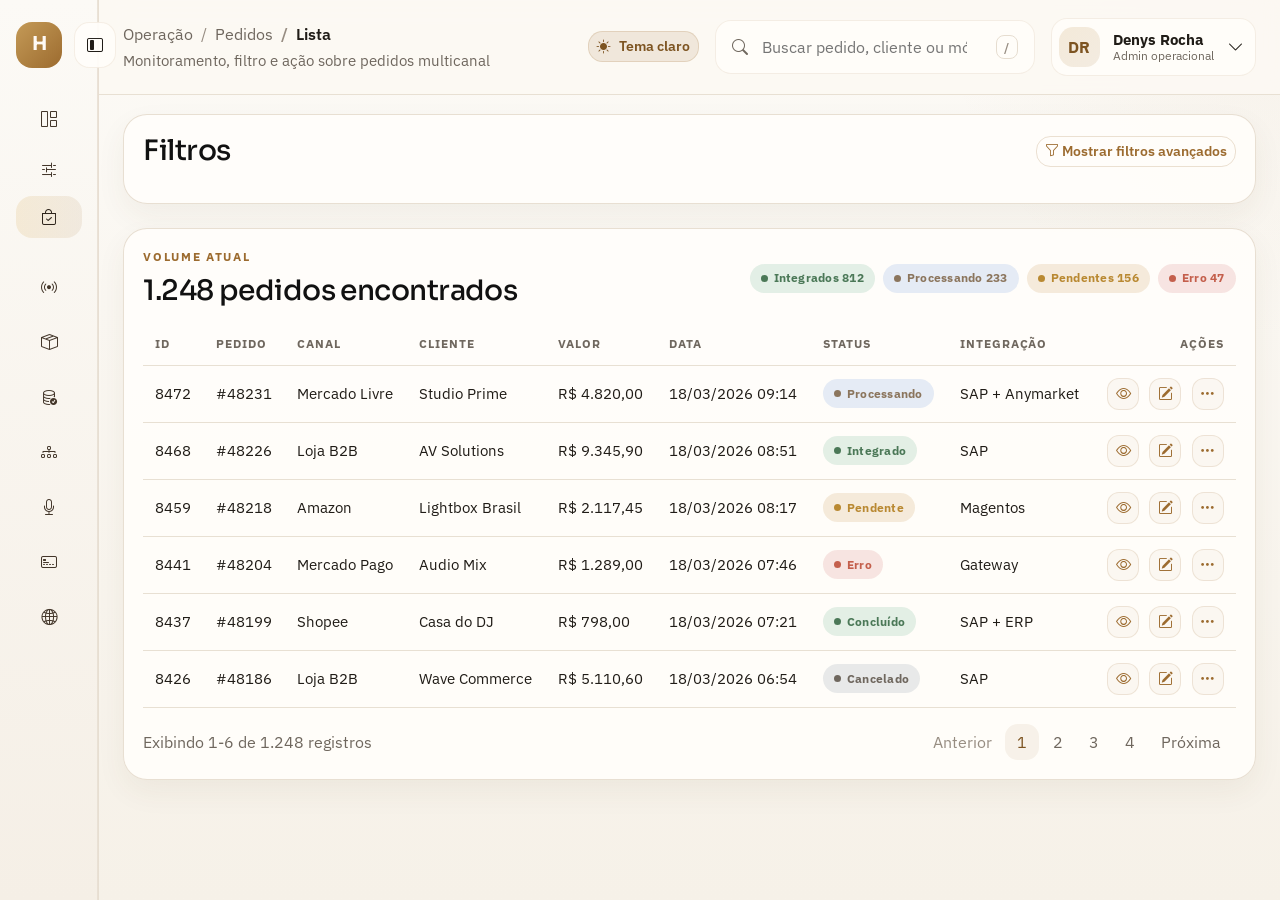
==== pedidos-lista.html @ 7af584d8 "feat: atualiza layout e textos do hub lumix" ====
<!doctype html>
<html lang="pt-BR">
  <head>
    <meta charset="utf-8">
    <meta name="viewport" content="width=device-width, initial-scale=1">
    <title>HUB | Lista de Pedidos</title>
    <link rel="preconnect" href="https://fonts.googleapis.com">
    <link rel="preconnect" href="https://fonts.gstatic.com" crossorigin>
    <link href="https://fonts.googleapis.com/css2?family=IBM+Plex+Sans:wght@400;500;600;700&family=Sora:wght@500;600;700&display=swap" rel="stylesheet">
    <link href="https://cdn.jsdelivr.net/npm/bootstrap@5.3.8/dist/css/bootstrap.min.css" rel="stylesheet" integrity="sha384-sRIl4kxILFvY47J16cr9ZwB07vP4J8+LH7qKQnuqkuIAvNWLzeN8tE5YBujZqJLB" crossorigin="anonymous">
    <link href="https://cdn.jsdelivr.net/npm/bootstrap-icons@1.13.1/font/bootstrap-icons.min.css" rel="stylesheet">
    <link href="css/style.css" rel="stylesheet">
  </head>
  <body class="hub-app theme-light" data-page="pedidos-lista">
    <div class="hub-backdrop" data-sidebar-close></div>

    <div class="hub-layout">
      <aside class="hub-sidebar">
        <div class="sidebar-header">
          <a href="dashboard.html" class="sidebar-brand">
            <span class="sidebar-brand-mark">H</span>
            <span class="sidebar-brand-text">
              <strong>HUB</strong>
              <small>LUMIX Operations</small>
            </span>
          </a>
          <button class="btn btn-icon d-none d-lg-inline-flex" type="button" data-sidebar-toggle aria-label="Recolher menu">
            <i class="bi bi-layout-sidebar-inset"></i>
          </button>
        </div>

        <div class="sidebar-body">
          <div class="sidebar-section">
            <span class="sidebar-section-title">Visão geral</span>
            <nav class="sidebar-nav">
              <a href="dashboard.html" class="sidebar-link" data-nav-target="dashboard">
                <i class="bi bi-grid-1x2"></i>
                <span>Dashboard</span>
              </a>

              <div class="sidebar-group" data-nav-group="configuracao">
                <button class="sidebar-link sidebar-toggle" type="button" data-submenu-toggle aria-expanded="false">
                  <span class="sidebar-link-main">
                    <i class="bi bi-sliders2"></i>
                    <span>Configuração</span>
                  </span>
                  <i class="bi bi-chevron-down submenu-arrow"></i>
                </button>
                <div class="sidebar-submenu">
                  <a href="#" class="sidebar-sublink">Usuários e perfis</a>
                  <a href="#" class="sidebar-sublink">Regras de integração</a>
                  <a href="#" class="sidebar-sublink">Conectores</a>
                </div>
              </div>

              <div class="sidebar-group" data-nav-group="pedidos">
                <button class="sidebar-link sidebar-toggle" type="button" data-submenu-toggle aria-expanded="false">
                  <span class="sidebar-link-main">
                    <i class="bi bi-bag-check"></i>
                    <span>Pedidos</span>
                  </span>
                  <i class="bi bi-chevron-down submenu-arrow"></i>
                </button>
                <div class="sidebar-submenu">
                  <a href="pedidos-lista.html" class="sidebar-sublink" data-nav-target="pedidos-lista">Lista de pedidos</a>
                  <a href="pedidos-cadastro.html" class="sidebar-sublink" data-nav-target="pedidos-cadastro">Cadastro / Integração</a>
                </div>
              </div>
            </nav>
          </div>

          <div class="sidebar-section">
            <span class="sidebar-section-title">Módulos</span>
            <nav class="sidebar-nav">
              <a href="#" class="sidebar-link" data-nav-target="lumix">
                <i class="bi bi-broadcast"></i>
                <span>Lumix</span>
              </a>
              <a href="#" class="sidebar-link" data-nav-target="magentos">
                <i class="bi bi-box-seam"></i>
                <span>Magentos</span>
              </a>
              <a href="#" class="sidebar-link" data-nav-target="consulta-sap">
                <i class="bi bi-database-check"></i>
                <span>Consulta SAP</span>
              </a>
              <a href="#" class="sidebar-link" data-nav-target="anymarket">
                <i class="bi bi-diagram-3"></i>
                <span>Anymarket</span>
              </a>
              <a href="#" class="sidebar-link" data-nav-target="shure">
                <i class="bi bi-mic"></i>
                <span>Shure</span>
              </a>
              <a href="#" class="sidebar-link" data-nav-target="mercado-pago">
                <i class="bi bi-credit-card-2-front"></i>
                <span>Mercado Pago</span>
              </a>
              <a href="#" class="sidebar-link" data-nav-target="biworldwide">
                <i class="bi bi-globe2"></i>
                <span>BiWorldWide</span>
              </a>
            </nav>
          </div>
        </div>

      </aside>

      <div class="hub-main">
        <header class="hub-topbar">
          <div class="topbar-left">
            <button class="btn btn-icon d-lg-none" type="button" data-sidebar-open aria-label="Abrir menu">
              <i class="bi bi-list"></i>
            </button>
            <div>
              <nav aria-label="breadcrumb">
                <ol class="breadcrumb hub-breadcrumb mb-1">
                  <li class="breadcrumb-item"><a href="dashboard.html">Operação</a></li>
                  <li class="breadcrumb-item"><a href="#">Pedidos</a></li>
                  <li class="breadcrumb-item active" aria-current="page">Lista</li>
                </ol>
              </nav>
              <p class="topbar-context mb-0">Monitoramento, filtro e ação sobre pedidos multicanal</p>
            </div>
          </div>

          <div class="topbar-right">
            <button type="button" class="btn btn-outline-primary btn-sm theme-toggle-btn is-active" data-theme-toggle aria-pressed="true">
              <i class="bi bi-sun-fill"></i>
              Tema claro
            </button>

            <label class="topbar-search">
              <i class="bi bi-search"></i>
              <input type="search" placeholder="Buscar pedido, cliente ou módulo" data-global-search>
              <span class="search-shortcut">/</span>
            </label>

            <div class="hub-user-menu" data-user-menu>
              <button class="user-menu-trigger" type="button" data-user-menu-toggle aria-expanded="false">
                <span class="user-avatar">DR</span>
                <span class="user-meta">
                  <strong>Denys Rocha</strong>
                  <small>Admin operacional</small>
                </span>
                <i class="bi bi-chevron-down"></i>
              </button>
              <div class="hub-user-dropdown">
                <a href="#"><i class="bi bi-person-circle"></i> Meu perfil</a>
                <a href="#"><i class="bi bi-shield-check"></i> Permissões</a>
                <a href="login.html"><i class="bi bi-box-arrow-right"></i> Sair</a>
              </div>
            </div>
          </div>
        </header>

        <main class="hub-content">
          <section class="page-section">
            <article class="surface-card">
              <div class="section-heading">
                <h2>Filtros</h2>
                <button class="btn btn-outline-primary btn-sm" type="button" data-filter-toggle data-filter-target="orders-filters">
                  <i class="bi bi-funnel"></i>
                  Mostrar filtros avançados
                </button>
              </div>

              <div class="filter-panel collapsed" id="orders-filters">
                <div class="row g-3">
                  <div class="col-md-4 col-xl-2">
                    <label class="form-label" for="filtro-id">Número do pedido</label>
                    <input type="text" class="form-control" id="filtro-id" placeholder="#48231">
                  </div>
                  <div class="col-md-4 col-xl-2">
                    <label class="form-label" for="filtro-canal">Canal de venda</label>
                    <select class="form-select" id="filtro-canal">
                      <option selected>Todos</option>
                      <option>Mercado Livre</option>
                      <option>Shopee</option>
                      <option>Loja B2B</option>
                      <option>Amazon</option>
                    </select>
                  </div>
                  <div class="col-md-4 col-xl-2">
                    <label class="form-label" for="filtro-status">Status</label>
                    <select class="form-select" id="filtro-status">
                      <option selected>Todos</option>
                      <option>Pendente</option>
                      <option>Processando</option>
                      <option>Integrado</option>
                      <option>Erro</option>
                      <option>Concluído</option>
                    </select>
                  </div>
                  <div class="col-md-4 col-xl-2">
                    <label class="form-label" for="filtro-integracao">Integração</label>
                    <select class="form-select" id="filtro-integracao">
                      <option selected>Todas</option>
                      <option>SAP</option>
                      <option>Anymarket</option>
                      <option>Magentos</option>
                      <option>Mercado Pago</option>
                    </select>
                  </div>
                  <div class="col-md-4 col-xl-2">
                    <label class="form-label" for="filtro-data-inicial">Período inicial</label>
                    <input type="date" class="form-control" id="filtro-data-inicial">
                  </div>
                  <div class="col-md-4 col-xl-2">
                    <label class="form-label" for="filtro-data-final">Período final</label>
                    <input type="date" class="form-control" id="filtro-data-final">
                  </div>
                  <div class="col-md-8 col-xl-4">
                    <label class="form-label" for="filtro-cliente">Cliente</label>
                    <input type="text" class="form-control" id="filtro-cliente" placeholder="Nome, documento ou e-mail">
                  </div>
                  <div class="col-md-4 col-xl-8 d-flex align-items-end justify-content-xl-end gap-2">
                    <button class="btn btn-outline-primary" type="button">Limpar</button>
                    <button class="btn btn-primary" type="button">Filtrar</button>
                  </div>
                </div>
              </div>
            </article>
          </section>

          <section class="page-section">
            <article class="surface-card">
              <div class="section-heading">
                <div>
                  <p class="eyebrow">Volume atual</p>
                  <h2>1.248 pedidos encontrados</h2>
                </div>
                <div class="d-flex flex-wrap gap-2">
                  <span class="status-badge status-online">Integrados 812</span>
                  <span class="status-badge status-processing">Processando 233</span>
                  <span class="status-badge status-warning">Pendentes 156</span>
                  <span class="status-badge status-danger">Erro 47</span>
                </div>
              </div>

              <div class="table-responsive">
                <table class="table table-hub align-middle mb-0">
                  <thead>
                    <tr>
                      <th>ID</th>
                      <th>Pedido</th>
                      <th>Canal</th>
                      <th>Cliente</th>
                      <th>Valor</th>
                      <th>Data</th>
                      <th>Status</th>
                      <th>Integração</th>
                      <th class="text-end">Ações</th>
                    </tr>
                  </thead>
                  <tbody>
                    <tr>
                      <td>8472</td>
                      <td>#48231</td>
                      <td>Mercado Livre</td>
                      <td>Studio Prime</td>
                      <td>R$ 4.820,00</td>
                      <td>18/03/2026 09:14</td>
                      <td><span class="status-badge status-processing">Processando</span></td>
                      <td>SAP + Anymarket</td>
                      <td class="text-end">
                        <div class="action-list">
                          <a href="#" class="table-action" aria-label="Visualizar pedido"><i class="bi bi-eye"></i></a>
                          <a href="pedidos-cadastro.html" class="table-action" aria-label="Editar pedido"><i class="bi bi-pencil-square"></i></a>
                          <a href="#" class="table-action" aria-label="Mais opções"><i class="bi bi-three-dots"></i></a>
                        </div>
                      </td>
                    </tr>
                    <tr>
                      <td>8468</td>
                      <td>#48226</td>
                      <td>Loja B2B</td>
                      <td>AV Solutions</td>
                      <td>R$ 9.345,90</td>
                      <td>18/03/2026 08:51</td>
                      <td><span class="status-badge status-online">Integrado</span></td>
                      <td>SAP</td>
                      <td class="text-end">
                        <div class="action-list">
                          <a href="#" class="table-action" aria-label="Visualizar pedido"><i class="bi bi-eye"></i></a>
                          <a href="pedidos-cadastro.html" class="table-action" aria-label="Editar pedido"><i class="bi bi-pencil-square"></i></a>
                          <a href="#" class="table-action" aria-label="Mais opções"><i class="bi bi-three-dots"></i></a>
                        </div>
                      </td>
                    </tr>
                    <tr>
                      <td>8459</td>
                      <td>#48218</td>
                      <td>Amazon</td>
                      <td>Lightbox Brasil</td>
                      <td>R$ 2.117,45</td>
                      <td>18/03/2026 08:17</td>
                      <td><span class="status-badge status-warning">Pendente</span></td>
                      <td>Magentos</td>
                      <td class="text-end">
                        <div class="action-list">
                          <a href="#" class="table-action" aria-label="Visualizar pedido"><i class="bi bi-eye"></i></a>
                          <a href="pedidos-cadastro.html" class="table-action" aria-label="Editar pedido"><i class="bi bi-pencil-square"></i></a>
                          <a href="#" class="table-action" aria-label="Mais opções"><i class="bi bi-three-dots"></i></a>
                        </div>
                      </td>
                    </tr>
                    <tr>
                      <td>8441</td>
                      <td>#48204</td>
                      <td>Mercado Pago</td>
                      <td>Audio Mix</td>
                      <td>R$ 1.289,00</td>
                      <td>18/03/2026 07:46</td>
                      <td><span class="status-badge status-danger">Erro</span></td>
                      <td>Gateway</td>
                      <td class="text-end">
                        <div class="action-list">
                          <a href="#" class="table-action" aria-label="Visualizar pedido"><i class="bi bi-eye"></i></a>
                          <a href="pedidos-cadastro.html" class="table-action" aria-label="Editar pedido"><i class="bi bi-pencil-square"></i></a>
                          <a href="#" class="table-action" aria-label="Mais opções"><i class="bi bi-three-dots"></i></a>
                        </div>
                      </td>
                    </tr>
                    <tr>
                      <td>8437</td>
                      <td>#48199</td>
                      <td>Shopee</td>
                      <td>Casa do DJ</td>
                      <td>R$ 798,00</td>
                      <td>18/03/2026 07:21</td>
                      <td><span class="status-badge status-online">Concluído</span></td>
                      <td>SAP + ERP</td>
                      <td class="text-end">
                        <div class="action-list">
                          <a href="#" class="table-action" aria-label="Visualizar pedido"><i class="bi bi-eye"></i></a>
                          <a href="pedidos-cadastro.html" class="table-action" aria-label="Editar pedido"><i class="bi bi-pencil-square"></i></a>
                          <a href="#" class="table-action" aria-label="Mais opções"><i class="bi bi-three-dots"></i></a>
                        </div>
                      </td>
                    </tr>
                    <tr>
                      <td>8426</td>
                      <td>#48186</td>
                      <td>Loja B2B</td>
                      <td>Wave Commerce</td>
                      <td>R$ 5.110,60</td>
                      <td>18/03/2026 06:54</td>
                      <td><span class="status-badge status-muted">Cancelado</span></td>
                      <td>SAP</td>
                      <td class="text-end">
                        <div class="action-list">
                          <a href="#" class="table-action" aria-label="Visualizar pedido"><i class="bi bi-eye"></i></a>
                          <a href="pedidos-cadastro.html" class="table-action" aria-label="Editar pedido"><i class="bi bi-pencil-square"></i></a>
                          <a href="#" class="table-action" aria-label="Mais opções"><i class="bi bi-three-dots"></i></a>
                        </div>
                      </td>
                    </tr>
                  </tbody>
                </table>
              </div>

              <div class="table-footer">
                <p class="mb-0 text-secondary">Exibindo 1-6 de 1.248 registros</p>
                <nav aria-label="Paginação de pedidos">
                  <ul class="pagination pagination-hub mb-0">
                    <li class="page-item disabled"><a class="page-link" href="#">Anterior</a></li>
                    <li class="page-item active"><a class="page-link" href="#">1</a></li>
                    <li class="page-item"><a class="page-link" href="#">2</a></li>
                    <li class="page-item"><a class="page-link" href="#">3</a></li>
                    <li class="page-item"><a class="page-link" href="#">4</a></li>
                    <li class="page-item"><a class="page-link" href="#">Próxima</a></li>
                  </ul>
                </nav>
              </div>
            </article>
          </section>
        </main>
      </div>
    </div>

    <script src="https://cdn.jsdelivr.net/npm/bootstrap@5.3.8/dist/js/bootstrap.bundle.min.js" integrity="sha384-FKyoEForCGlyvwx9Hj09JcYn3nv7wiPVlz7YYwJrWVcXK/BmnVDxM+D2scQbITxI" crossorigin="anonymous"></script>
    <script src="js/app.js"></script>
  </body>
</html>
---- css/style.css ----
:root {
  --color-primary: #1f4b99;
  --color-primary-rgb: 31, 75, 153;
  --color-primary-strong: #163a79;
  --color-secondary: #5f6f86;
  --color-accent: #d7e5ff;
  --color-bg: #f4f7fb;
  --color-bg-elevated: #ffffff;
  --color-bg-soft: #eef3fb;
  --color-border: #d8e1ee;
  --color-border-strong: #c4cfdf;
  --color-text: #162338;
  --color-text-soft: #5f6f86;
  --color-text-muted: #7f8ea3;
  --color-success: #1f8a57;
  --color-warning: #b7791f;
  --color-danger: #c84d4d;
  --color-info: #2f6bc8;
  --color-sidebar: #0f1c2f;
  --color-sidebar-soft: #182741;
  --space-1: 0.25rem;
  --space-2: 0.5rem;
  --space-3: 0.75rem;
  --space-4: 1rem;
  --space-5: 1.25rem;
  --space-6: 1.5rem;
  --space-7: 2rem;
  --space-8: 2.5rem;
  --radius-sm: 0.65rem;
  --radius-md: 1rem;
  --radius-lg: 1.5rem;
  --shadow-sm: 0 10px 30px rgba(15, 28, 47, 0.06);
  --shadow-md: 0 18px 40px rgba(15, 28, 47, 0.08);
  --transition-base: 180ms ease;
}

*,
*::before,
*::after {
  box-sizing: border-box;
}

html {
  scroll-behavior: smooth;
}

body {
  margin: 0;
  background: var(--color-bg);
  color: var(--color-text);
  font-family: "IBM Plex Sans", "Segoe UI", sans-serif;
  text-rendering: optimizeLegibility;
}

h1,
h2,
h3,
h4,
h5,
h6 {
  font-family: "Sora", "IBM Plex Sans", sans-serif;
  letter-spacing: -0.02em;
}

a {
  color: inherit;
  text-decoration: none;
}

img {
  max-width: 100%;
}

.eyebrow {
  margin-bottom: 0.5rem;
  color: var(--color-primary);
  font-size: 0.75rem;
  font-weight: 700;
  letter-spacing: 0.14em;
  text-transform: uppercase;
}

.text-link {
  color: var(--color-primary);
  font-size: 0.9rem;
  font-weight: 600;
}

.text-secondary {
  color: var(--color-text-soft) !important;
}

.btn {
  border-radius: 0.9rem;
  font-weight: 600;
  transition: transform var(--transition-base), box-shadow var(--transition-base), background-color var(--transition-base), border-color var(--transition-base);
}

.btn:hover {
  transform: translateY(-1px);
}

.btn-primary {
  --bs-btn-bg: var(--color-primary);
  --bs-btn-border-color: var(--color-primary);
  --bs-btn-hover-bg: var(--color-primary-strong);
  --bs-btn-hover-border-color: var(--color-primary-strong);
  --bs-btn-active-bg: var(--color-primary-strong);
  --bs-btn-active-border-color: var(--color-primary-strong);
  --bs-btn-disabled-bg: var(--color-primary);
  --bs-btn-disabled-border-color: var(--color-primary);
  box-shadow: 0 12px 26px rgba(31, 75, 153, 0.18);
}

.btn-secondary {
  --bs-btn-bg: #dfe7f5;
  --bs-btn-border-color: #dfe7f5;
  --bs-btn-color: var(--color-text);
  --bs-btn-hover-bg: #d1dced;
  --bs-btn-hover-border-color: #d1dced;
  --bs-btn-active-bg: #c7d4e8;
  --bs-btn-active-border-color: #c7d4e8;
}

.btn-outline-primary {
  --bs-btn-color: var(--color-primary);
  --bs-btn-border-color: rgba(var(--color-primary-rgb), 0.2);
  --bs-btn-hover-color: var(--color-primary);
  --bs-btn-hover-bg: rgba(var(--color-primary-rgb), 0.08);
  --bs-btn-hover-border-color: rgba(var(--color-primary-rgb), 0.24);
  --bs-btn-focus-shadow-rgb: var(--color-primary-rgb);
  --bs-btn-active-color: var(--color-primary);
  --bs-btn-active-bg: rgba(var(--color-primary-rgb), 0.14);
  --bs-btn-active-border-color: rgba(var(--color-primary-rgb), 0.24);
}

.btn-outline-primary:hover,
.btn-outline-primary:focus-visible {
  box-shadow: 0 10px 24px rgba(var(--color-primary-rgb), 0.12);
}

.btn-icon {
  display: inline-flex;
  align-items: center;
  justify-content: center;
  width: 2.85rem;
  height: 2.85rem;
  border: 1px solid rgba(31, 75, 153, 0.12);
  border-radius: 0.95rem;
  background: rgba(255, 255, 255, 0.85);
  color: var(--color-text);
  box-shadow: none;
}

.btn-icon:hover {
  background: rgba(31, 75, 153, 0.06);
}

.form-label {
  margin-bottom: 0.55rem;
  color: var(--color-text);
  font-size: 0.92rem;
  font-weight: 600;
}

.form-control,
.form-select,
.input-group-text {
  min-height: 3rem;
  border-color: var(--color-border);
  border-radius: 0.9rem;
  background: #fff;
  color: var(--color-text);
}

.form-control,
.form-select {
  padding: 0.75rem 0.95rem;
  box-shadow: none;
}

.form-control::placeholder,
.form-select {
  color: var(--color-text-muted);
}

.form-control:focus,
.form-select:focus {
  border-color: rgba(31, 75, 153, 0.35);
  box-shadow: 0 0 0 0.25rem rgba(31, 75, 153, 0.1);
}

.form-check-input,
.form-check-input:checked {
  accent-color: var(--color-primary);
}

.form-check-input {
  border-color: rgba(31, 75, 153, 0.32);
}

.input-group-modern {
  border-radius: 0.9rem;
  overflow: hidden;
}

.input-group-modern .input-group-text {
  border-right: 0;
  background: var(--color-bg-soft);
  color: var(--color-text-soft);
}

.input-group-modern .form-control {
  border-left: 0;
}

.input-group-modern .input-group-text,
.input-group-modern .form-control {
  min-height: 3.2rem;
}

.badge,
.status-badge {
  display: inline-flex;
  align-items: center;
  gap: 0.35rem;
  padding: 0.45rem 0.8rem;
  border-radius: 999px;
  font-size: 0.78rem;
  font-weight: 700;
  letter-spacing: 0.02em;
}

.status-badge::before {
  content: "";
  width: 0.45rem;
  height: 0.45rem;
  border-radius: 50%;
  background: currentColor;
}

.status-online {
  background: rgba(31, 138, 87, 0.12);
  color: var(--color-success);
}

.status-processing {
  background: rgba(47, 107, 200, 0.12);
  color: var(--color-info);
}

.status-warning {
  background: rgba(183, 121, 31, 0.14);
  color: var(--color-warning);
}

.status-danger {
  background: rgba(200, 77, 77, 0.14);
  color: var(--color-danger);
}

.status-offline,
.status-muted {
  background: rgba(95, 111, 134, 0.14);
  color: var(--color-text-soft);
}

.surface-card,
.page-header-card,
.metric-card,
.welcome-panel,
.auth-card {
  border: 1px solid rgba(216, 225, 238, 0.84);
  border-radius: var(--radius-lg);
  background: rgba(255, 255, 255, 0.92);
  box-shadow: var(--shadow-sm);
}

.page-section + .page-section {
  margin-top: var(--space-6);
}

.section-heading {
  display: flex;
  align-items: center;
  justify-content: space-between;
  gap: 1rem;
  margin-bottom: 1.5rem;
}

.section-heading h2,
.page-header-card h1,
.auth-header h2 {
  margin-bottom: 0;
  font-size: clamp(1.35rem, 1.2rem + 0.7vw, 2rem);
}

.section-heading p:last-child,
.page-header-card p:last-child,
.auth-header p:last-child {
  margin-bottom: 0;
  color: var(--color-text-soft);
}

.login-page {
  min-height: 100vh;
  background:
    radial-gradient(circle at top left, rgba(31, 75, 153, 0.12), transparent 30%),
    linear-gradient(135deg, #edf3fb 0%, #f7f9fc 50%, #f2f6fb 100%);
}

.login-shell {
  position: relative;
  overflow: hidden;
  padding-right: 0;
  padding-left: 0;
}

.login-brand-panel,
.login-form-panel {
  position: relative;
}

.login-brand-panel {
  --login-hero-accent: #8fe5ff;
  --login-image-overlay:
    linear-gradient(135deg, rgba(4, 11, 24, 0.88), rgba(9, 25, 49, 0.62)),
    linear-gradient(180deg, rgba(6, 14, 27, 0.22), rgba(6, 14, 27, 0.58));
  padding: 3rem;
  display: flex;
  align-items: center;
  overflow: hidden;
  isolation: isolate;
  background:
    var(--login-image-overlay),
    url("../img-background.jpg") center center / cover no-repeat,
    linear-gradient(145deg, #09111f 0%, #102544 52%, #0f365f 100%);
  color: #f8fbff;
}

.login-brand-panel::before,
.login-brand-panel::after {
  content: "";
  position: absolute;
  inset: 0;
  pointer-events: none;
}

.login-brand-panel::before {
  background:
    radial-gradient(circle at 18% 22%, rgba(91, 196, 255, 0.2), transparent 20%),
    radial-gradient(circle at 76% 26%, rgba(102, 132, 255, 0.18), transparent 18%),
    linear-gradient(90deg, rgba(104, 225, 255, 0.08), transparent 36%, rgba(104, 225, 255, 0.06) 54%, transparent 74%);
  z-index: 0;
}

.login-brand-panel::after {
  background:
    radial-gradient(circle at center, rgba(4, 11, 24, 0.04), rgba(4, 11, 24, 0.46) 78%),
    linear-gradient(180deg, rgba(4, 11, 24, 0.08), rgba(4, 11, 24, 0.34));
  z-index: 0;
}

.login-brand-content {
  position: relative;
  z-index: 2;
  display: flex;
  flex-direction: column;
  justify-content: center;
  width: min(100%, 34rem);
  min-height: 24rem;
}

.brand-chip {
  display: inline-flex;
  align-items: center;
  gap: 0.6rem;
  width: fit-content;
  padding: 0.55rem 0.9rem;
  border: 1px solid rgba(255, 255, 255, 0.12);
  border-radius: 999px;
  background: rgba(255, 255, 255, 0.07);
  color: inherit;
  font-size: 0.82rem;
  font-weight: 600;
}

.brand-chip-dot {
  width: 0.5rem;
  height: 0.5rem;
  border-radius: 50%;
  background: #7bd8ff;
  box-shadow: 0 0 0 0.32rem rgba(123, 216, 255, 0.12);
}

.login-hero-copy {
  margin: 0;
  padding: 0;
}

.login-hero-copy h1 {
  max-width: 11ch;
  margin: 0;
  font-size: clamp(2.9rem, 2.35rem + 1.9vw, 5rem);
  line-height: 1.05;
  color: var(--login-hero-accent);
  text-shadow: 0 12px 36px rgba(5, 10, 22, 0.22);
}

.login-hero-copy .lead {
  max-width: 34rem;
  color: rgba(248, 251, 255, 0.74);
  font-size: 1.05rem;
}

.login-highlight-grid {
  display: grid;
  gap: 1rem;
  grid-template-columns: repeat(2, minmax(0, 1fr));
  margin-bottom: 1.5rem;
}

.login-highlight-card {
  padding: 1.4rem;
  border: 1px solid rgba(255, 255, 255, 0.12);
  border-radius: 1.2rem;
  background: rgba(255, 255, 255, 0.06);
}

.highlight-kicker {
  display: block;
  margin-bottom: 0.6rem;
  color: #7bd8ff;
  font-size: 0.74rem;
  font-weight: 700;
  letter-spacing: 0.12em;
  text-transform: uppercase;
}

.login-highlight-card strong {
  display: block;
  margin-bottom: 0.6rem;
  font-size: 1.02rem;
}

.login-highlight-card p,
.login-footer-copy,
.security-note {
  color: rgba(248, 251, 255, 0.72);
}

.brand-micro-metrics {
  display: flex;
  gap: 2rem;
  flex-wrap: wrap;
}

.brand-micro-metrics div {
  display: flex;
  flex-direction: column;
}

.metric-value {
  font-family: "Sora", "IBM Plex Sans", sans-serif;
  font-size: 1.7rem;
  font-weight: 700;
}

.metric-label {
  color: rgba(248, 251, 255, 0.65);
  font-size: 0.9rem;
}

.login-form-panel {
  display: flex;
  align-items: center;
  justify-content: center;
  padding: 2rem 1rem;
}

.login-form-wrap {
  width: min(100%, 29rem);
}

.login-mobile-brand {
  margin-bottom: 1.5rem;
}

.login-mobile-brand h1 {
  margin: 1rem 0 0.5rem;
  font-size: 2.2rem;
}

.login-mobile-brand p {
  color: var(--color-text-soft);
}

.auth-card {
  padding: clamp(1.5rem, 1.1rem + 1vw, 2.4rem);
}

.auth-header {
  margin-bottom: 1.8rem;
}

.auth-header h2 {
  margin-bottom: 0.7rem;
}

.password-help-row {
  margin-top: 0.8rem;
}

.auth-form .btn {
  min-height: 3.25rem;
}

.security-note {
  display: inline-flex;
  align-items: center;
  gap: 0.45rem;
  color: var(--color-text-soft);
  font-size: 0.86rem;
}

.login-footer-copy {
  margin-top: 1.2rem;
  color: var(--color-text-soft);
  font-size: 0.92rem;
  text-align: center;
}

.hub-app {
  min-height: 100vh;
  background:
    radial-gradient(circle at top right, rgba(31, 75, 153, 0.06), transparent 22%),
    linear-gradient(180deg, #f4f7fb 0%, #eef3fb 100%);
}

.hub-layout {
  display: flex;
  min-height: 100vh;
}

.hub-sidebar {
  position: sticky;
  top: 0;
  display: flex;
  flex-direction: column;
  width: 18rem;
  min-width: 18rem;
  min-height: 100vh;
  padding: 1.35rem 1rem 1rem;
  background: linear-gradient(180deg, var(--color-sidebar) 0%, #14243c 100%);
  color: rgba(255, 255, 255, 0.88);
  transition: width var(--transition-base), min-width var(--transition-base), transform var(--transition-base);
  z-index: 20;
}

.sidebar-header,
.sidebar-footer {
  display: flex;
  align-items: center;
  justify-content: space-between;
  gap: 0.75rem;
}

.sidebar-header {
  margin-bottom: 1.6rem;
}

.sidebar-brand {
  display: flex;
  align-items: center;
  gap: 0.9rem;
}

.sidebar-brand-mark {
  display: inline-flex;
  align-items: center;
  justify-content: center;
  width: 2.9rem;
  height: 2.9rem;
  border-radius: 1rem;
  background: linear-gradient(135deg, #7bd8ff, #2f6bc8);
  color: #08111f;
  font-family: "Sora", sans-serif;
  font-size: 1.2rem;
  font-weight: 700;
}

.sidebar-brand-text {
  display: flex;
  flex-direction: column;
  line-height: 1.15;
}

.sidebar-brand-text strong {
  color: #fff;
  font-size: 1rem;
}

.sidebar-brand-text small {
  color: rgba(255, 255, 255, 0.56);
  font-size: 0.76rem;
}

.sidebar-body {
  flex: 1;
  overflow-y: auto;
}

.sidebar-section + .sidebar-section {
  margin-top: 1.5rem;
}

.sidebar-section-title {
  display: block;
  margin-bottom: 0.8rem;
  padding: 0 0.65rem;
  color: rgba(255, 255, 255, 0.44);
  font-size: 0.72rem;
  font-weight: 700;
  letter-spacing: 0.12em;
  text-transform: uppercase;
}

.sidebar-nav {
  display: flex;
  flex-direction: column;
  gap: 0.3rem;
}

.sidebar-link,
.sidebar-sublink,
.sidebar-toggle {
  display: flex;
  align-items: center;
  gap: 0.8rem;
  width: 100%;
  padding: 0.82rem 0.85rem;
  border: 0;
  border-radius: 1rem;
  background: transparent;
  color: rgba(255, 255, 255, 0.76);
  font-size: 0.95rem;
  font-weight: 500;
  text-align: left;
  transition: background-color var(--transition-base), color var(--transition-base), transform var(--transition-base);
}

.sidebar-link:hover,
.sidebar-sublink:hover,
.sidebar-toggle:hover {
  background: rgba(255, 255, 255, 0.08);
  color: #fff;
}

.sidebar-link i,
.sidebar-toggle i,
.sidebar-link-main i {
  font-size: 1rem;
}

.sidebar-link-main {
  display: inline-flex;
  align-items: center;
  gap: 0.8rem;
}

.sidebar-group.is-open > .sidebar-toggle,
.sidebar-link.is-active,
.sidebar-sublink.is-active {
  background: linear-gradient(90deg, rgba(123, 216, 255, 0.2), rgba(47, 107, 200, 0.22));
  color: #fff;
}

.sidebar-submenu {
  display: none;
  margin-top: 0.3rem;
  margin-left: 1rem;
  padding-left: 0.75rem;
  border-left: 1px solid rgba(255, 255, 255, 0.12);
}

.sidebar-group.is-open .sidebar-submenu {
  display: block;
}

.sidebar-sublink {
  padding: 0.72rem 0.85rem;
  color: rgba(255, 255, 255, 0.66);
  font-size: 0.9rem;
}

.sidebar-toggle {
  justify-content: space-between;
}

.submenu-arrow {
  transition: transform var(--transition-base);
}

.sidebar-group.is-open .submenu-arrow {
  transform: rotate(180deg);
}

.sidebar-status-card {
  display: flex;
  gap: 0.8rem;
  width: 100%;
  margin-top: 1rem;
  padding: 0.95rem 1rem;
  border: 1px solid rgba(255, 255, 255, 0.12);
  border-radius: 1rem;
  background: rgba(255, 255, 255, 0.06);
}

.sidebar-status-card strong,
.sidebar-status-card small {
  display: block;
}

.sidebar-status-card small {
  color: rgba(255, 255, 255, 0.56);
}

.status-dot {
  width: 0.72rem;
  height: 0.72rem;
  margin-top: 0.32rem;
  border-radius: 50%;
  flex-shrink: 0;
}

.status-dot.success {
  background: #4dd39a;
}

.status-dot.warning {
  background: #f1b451;
}

.status-dot.info {
  background: #7bd8ff;
}

.hub-main {
  display: flex;
  flex: 1;
  flex-direction: column;
  min-width: 0;
}

.hub-topbar {
  position: sticky;
  top: 0;
  display: flex;
  align-items: center;
  justify-content: space-between;
  gap: 1rem;
  padding: 1.15rem 1.5rem;
  border-bottom: 1px solid rgba(216, 225, 238, 0.8);
  background: rgba(244, 247, 251, 0.82);
  backdrop-filter: blur(14px);
  z-index: 10;
}

.topbar-left,
.topbar-right {
  display: flex;
  align-items: center;
  gap: 1rem;
}

.hub-breadcrumb {
  margin: 0;
  --bs-breadcrumb-divider-color: var(--color-text-muted);
}

.hub-breadcrumb a {
  color: var(--color-text-soft);
}

.hub-breadcrumb .active {
  color: var(--color-text);
  font-weight: 600;
}

.topbar-context {
  color: var(--color-text-soft);
  font-size: 0.92rem;
}

.topbar-search {
  display: flex;
  align-items: center;
  gap: 0.75rem;
  min-width: min(100%, 22rem);
  padding: 0.8rem 1rem;
  border: 1px solid rgba(31, 75, 153, 0.1);
  border-radius: 1rem;
  background: rgba(255, 255, 255, 0.82);
  color: var(--color-text-soft);
}

.topbar-search input {
  flex: 1;
  border: 0;
  outline: 0;
  background: transparent;
  color: var(--color-text);
}

.search-shortcut {
  padding: 0.1rem 0.45rem;
  border: 1px solid var(--color-border);
  border-radius: 0.5rem;
  color: var(--color-text-muted);
  font-size: 0.78rem;
  font-weight: 600;
}

.notification-indicator {
  position: absolute;
  top: 0.8rem;
  right: 0.85rem;
  width: 0.5rem;
  height: 0.5rem;
  border-radius: 50%;
  background: var(--color-danger);
  box-shadow: 0 0 0 0.22rem rgba(200, 77, 77, 0.18);
}

.hub-user-menu {
  position: relative;
}

.user-menu-trigger {
  display: flex;
  align-items: center;
  gap: 0.85rem;
  padding: 0.45rem 0.7rem 0.45rem 0.45rem;
  border: 1px solid rgba(31, 75, 153, 0.12);
  border-radius: 1rem;
  background: rgba(255, 255, 255, 0.88);
  color: var(--color-text);
}

.user-avatar {
  display: inline-flex;
  align-items: center;
  justify-content: center;
  width: 2.55rem;
  height: 2.55rem;
  border-radius: 0.9rem;
  background: linear-gradient(135deg, rgba(31, 75, 153, 0.16), rgba(123, 216, 255, 0.32));
  color: var(--color-primary-strong);
  font-weight: 700;
}

.user-meta {
  display: flex;
  flex-direction: column;
  align-items: flex-start;
  line-height: 1.2;
}

.user-meta strong {
  font-size: 0.92rem;
}

.user-meta small {
  color: var(--color-text-soft);
  font-size: 0.78rem;
}

.hub-user-dropdown {
  position: absolute;
  top: calc(100% + 0.6rem);
  right: 0;
  display: none;
  min-width: 13rem;
  padding: 0.5rem;
  border: 1px solid rgba(216, 225, 238, 0.86);
  border-radius: 1rem;
  background: #fff;
  box-shadow: var(--shadow-md);
}

.hub-user-menu.is-open .hub-user-dropdown {
  display: block;
}

.hub-user-dropdown a {
  display: flex;
  align-items: center;
  gap: 0.65rem;
  padding: 0.78rem 0.85rem;
  border-radius: 0.85rem;
  color: var(--color-text);
}

.hub-user-dropdown a:hover {
  background: var(--color-bg-soft);
}

.hub-content {
  padding: 1.5rem;
}

.welcome-panel {
  display: grid;
  gap: 1.5rem;
  grid-template-columns: minmax(0, 1.8fr) minmax(18rem, 0.9fr);
  padding: clamp(1.5rem, 1.2rem + 1vw, 2rem);
  background:
    linear-gradient(135deg, rgba(31, 75, 153, 0.94), rgba(15, 28, 47, 0.97)),
    linear-gradient(180deg, rgba(255, 255, 255, 0.04), transparent);
  color: #f8fbff;
}

.welcome-panel p,
.welcome-panel small {
  color: rgba(248, 251, 255, 0.74);
}

.welcome-panel .eyebrow {
  color: #9fdfff;
}

.welcome-panel h1 {
  margin-bottom: 1rem;
  font-size: clamp(2rem, 1.65rem + 1vw, 3.1rem);
}

.welcome-copy p {
  max-width: 44rem;
}

.welcome-stats {
  display: grid;
  gap: 1rem;
}

.welcome-stat-box {
  padding: 1.25rem;
  border: 1px solid rgba(255, 255, 255, 0.12);
  border-radius: 1.2rem;
  background: rgba(255, 255, 255, 0.08);
}

.welcome-stat-box span,
.welcome-stat-box small {
  display: block;
}

.welcome-stat-box strong {
  display: block;
  margin: 0.35rem 0;
  font-size: 1.8rem;
}

.metric-card {
  display: flex;
  align-items: flex-start;
  gap: 1rem;
  padding: 1.35rem;
  min-height: 100%;
}

.metric-card p,
.metric-trend {
  margin-bottom: 0;
}

.metric-card p {
  color: var(--color-text-soft);
  font-size: 0.92rem;
}

.metric-card h3 {
  margin: 0.45rem 0;
  font-size: 2rem;
}

.metric-icon {
  display: inline-flex;
  align-items: center;
  justify-content: center;
  width: 3rem;
  height: 3rem;
  border-radius: 1rem;
  font-size: 1.2rem;
}

.soft-blue {
  background: rgba(47, 107, 200, 0.12);
  color: var(--color-info);
}

.soft-amber {
  background: rgba(183, 121, 31, 0.12);
  color: var(--color-warning);
}

.soft-rose {
  background: rgba(200, 77, 77, 0.12);
  color: var(--color-danger);
}

.soft-green {
  background: rgba(31, 138, 87, 0.12);
  color: var(--color-success);
}

.soft-indigo {
  background: rgba(31, 75, 153, 0.12);
  color: var(--color-primary);
}

.soft-cyan {
  background: rgba(123, 216, 255, 0.22);
  color: #12638a;
}

.metric-trend {
  font-size: 0.84rem;
  font-weight: 600;
}

.metric-trend.positive {
  color: var(--color-success);
}

.metric-trend.negative {
  color: var(--color-danger);
}

.metric-trend.neutral {
  color: var(--color-text-soft);
}

.surface-card {
  padding: 1.5rem;
}

.integration-status-list,
.alert-feed,
.summary-list {
  display: flex;
  flex-direction: column;
  gap: 0.9rem;
}

.integration-item,
.summary-item {
  display: flex;
  align-items: center;
  justify-content: space-between;
  gap: 1rem;
  padding: 1rem 1.1rem;
  border: 1px solid var(--color-border);
  border-radius: 1rem;
  background: linear-gradient(180deg, rgba(244, 247, 251, 0.72), rgba(255, 255, 255, 0.94));
}

.integration-item strong,
.summary-item strong {
  display: block;
}

.integration-item p,
.summary-item span {
  margin-bottom: 0;
  color: var(--color-text-soft);
  font-size: 0.88rem;
}

.table-hub {
  --bs-table-bg: transparent;
  --bs-table-border-color: rgba(216, 225, 238, 0.9);
}

.table-hub th {
  padding: 0.9rem 0.85rem;
  color: var(--color-text-soft);
  font-size: 0.78rem;
  font-weight: 700;
  letter-spacing: 0.08em;
  text-transform: uppercase;
}

.table-hub td {
  padding: 1rem 0.85rem;
  color: var(--color-text);
  vertical-align: middle;
}

.table-action {
  display: inline-flex;
  align-items: center;
  justify-content: center;
  width: 2rem;
  height: 2rem;
  border: 1px solid rgba(var(--color-primary-rgb), 0.14);
  border-radius: 0.75rem;
  background: rgba(var(--color-primary-rgb), 0.04);
  color: var(--color-primary);
  font-size: 0.95rem;
  font-weight: 700;
  transition: background-color var(--transition-base), border-color var(--transition-base), color var(--transition-base), transform var(--transition-base);
}

.table-action:hover,
.table-action:focus-visible {
  background: rgba(var(--color-primary-rgb), 0.1);
  border-color: rgba(var(--color-primary-rgb), 0.22);
  color: var(--color-primary-strong);
  transform: translateY(-1px);
}

.table-footer {
  display: flex;
  align-items: center;
  justify-content: space-between;
  gap: 1rem;
  padding-top: 1.25rem;
}

.pagination-hub .page-link {
  border: 0;
  border-radius: 0.8rem;
  margin: 0 0.18rem;
  color: var(--color-text-soft);
  background: transparent;
}

.pagination-hub .page-item.active .page-link {
  background: rgba(31, 75, 153, 0.1);
  color: var(--color-primary);
}

.pagination-hub .page-item.disabled .page-link {
  background: transparent;
  color: var(--color-text-muted);
}

.alert-feed-item,
.inline-alert {
  display: flex;
  gap: 1rem;
  padding: 1rem 1.1rem;
  border-radius: 1rem;
}

.alert-feed-item strong,
.inline-alert strong {
  display: block;
  margin-bottom: 0.25rem;
}

.alert-feed-item p,
.inline-alert p {
  margin-bottom: 0;
  color: var(--color-text-soft);
}

.alert-feed-icon,
.inline-alert i {
  display: inline-flex;
  align-items: center;
  justify-content: center;
  width: 2.5rem;
  height: 2.5rem;
  border-radius: 0.85rem;
  flex-shrink: 0;
}

.severity-high,
.inline-alert-warning {
  background: rgba(200, 77, 77, 0.08);
  border: 1px solid rgba(200, 77, 77, 0.12);
}

.severity-high .alert-feed-icon,
.inline-alert-warning i {
  background: rgba(200, 77, 77, 0.14);
  color: var(--color-danger);
}

.severity-medium {
  background: rgba(183, 121, 31, 0.08);
  border: 1px solid rgba(183, 121, 31, 0.12);
}

.severity-medium .alert-feed-icon {
  background: rgba(183, 121, 31, 0.14);
  color: var(--color-warning);
}

.severity-low {
  background: rgba(31, 138, 87, 0.08);
  border: 1px solid rgba(31, 138, 87, 0.12);
}

.severity-low .alert-feed-icon {
  background: rgba(31, 138, 87, 0.14);
  color: var(--color-success);
}

.empty-state {
  display: flex;
  flex-direction: column;
  align-items: center;
  justify-content: center;
  min-height: 16rem;
  padding: 2rem;
  border: 1px dashed var(--color-border-strong);
  border-radius: 1.25rem;
  background: linear-gradient(180deg, rgba(244, 247, 251, 0.75), rgba(255, 255, 255, 0.95));
  text-align: center;
}

.empty-state.compact {
  min-height: 14rem;
}

.empty-state h3 {
  margin-top: 1rem;
  margin-bottom: 0.65rem;
}

.empty-state p {
  max-width: 20rem;
  margin-bottom: 1rem;
  color: var(--color-text-soft);
}

.empty-state-icon {
  display: inline-flex;
  align-items: center;
  justify-content: center;
  width: 4rem;
  height: 4rem;
  border-radius: 1.25rem;
  background: rgba(31, 75, 153, 0.08);
  color: var(--color-primary);
  font-size: 1.5rem;
}

.page-header-card {
  display: flex;
  align-items: flex-end;
  justify-content: space-between;
  gap: 1rem;
  padding: 1.6rem 1.7rem;
}

.page-header-card p:last-child {
  max-width: 46rem;
}

.page-actions {
  display: flex;
  gap: 0.8rem;
  flex-wrap: wrap;
}

.filter-panel {
  max-height: 28rem;
  overflow: hidden;
  transition: max-height 220ms ease, opacity 220ms ease, margin-top 220ms ease;
}

.filter-panel.collapsed {
  max-height: 0;
  margin-top: 0;
  opacity: 0;
}

.filter-panel:not(.collapsed) {
  margin-top: 0.5rem;
  opacity: 1;
}

.action-list {
  display: inline-flex;
  gap: 0.85rem;
  justify-content: flex-end;
}

.form-section-card + .form-section-card {
  margin-top: 1.5rem;
}

.form-switch-card,
.form-check-card {
  display: flex;
  align-items: center;
  gap: 0.85rem;
  min-height: 4.1rem;
  padding: 1rem 1.1rem;
  border: 1px solid var(--color-border);
  border-radius: 1rem;
  background: linear-gradient(180deg, rgba(244, 247, 251, 0.72), rgba(255, 255, 255, 0.94));
}

.form-switch-card .form-check-label,
.form-check-card .form-check-label {
  flex: 1;
  font-weight: 600;
}

.form-switch-card .form-check-input {
  margin-top: 0;
}

.switch-meta {
  color: var(--color-text-soft);
  font-size: 0.84rem;
  font-weight: 700;
}

.radio-group {
  display: flex;
  gap: 1rem;
  flex-wrap: wrap;
  padding: 0.9rem 1rem;
  border: 1px solid var(--color-border);
  border-radius: 1rem;
  background: linear-gradient(180deg, rgba(244, 247, 251, 0.72), rgba(255, 255, 255, 0.94));
}

.radio-group .form-check {
  margin-bottom: 0;
}

.summary-item {
  align-items: flex-start;
  flex-direction: column;
}

.sticky-form-actions {
  position: sticky;
  bottom: 1rem;
  display: flex;
  justify-content: flex-end;
  gap: 0.8rem;
  padding: 1rem;
  border: 1px solid rgba(216, 225, 238, 0.9);
  border-radius: 1.25rem;
  background: rgba(255, 255, 255, 0.92);
  box-shadow: var(--shadow-md);
  backdrop-filter: blur(10px);
}

.hub-backdrop {
  position: fixed;
  inset: 0;
  background: rgba(15, 28, 47, 0.45);
  opacity: 0;
  pointer-events: none;
  transition: opacity var(--transition-base);
  z-index: 15;
}

body.sidebar-collapsed .hub-sidebar {
  width: 6.2rem;
  min-width: 6.2rem;
}

body.sidebar-collapsed .sidebar-brand-text,
body.sidebar-collapsed .sidebar-section-title,
body.sidebar-collapsed .sidebar-link:not(.sidebar-toggle) > span,
body.sidebar-collapsed .sidebar-toggle .sidebar-link-main > span,
body.sidebar-collapsed .submenu-arrow,
body.sidebar-collapsed .sidebar-submenu,
body.sidebar-collapsed .sidebar-status-card div {
  display: none;
}

body.sidebar-collapsed .sidebar-link,
body.sidebar-collapsed .sidebar-toggle {
  justify-content: center;
}

body.sidebar-collapsed .sidebar-link-main {
  display: inline-flex;
  width: auto;
  flex: 0 0 auto;
  justify-content: center;
}

body.sidebar-collapsed .sidebar-toggle .sidebar-link-main i {
  display: inline-flex;
}

body.sidebar-collapsed .sidebar-link,
body.sidebar-collapsed .sidebar-toggle {
  position: relative;
}

body.sidebar-collapsed .sidebar-status-card {
  justify-content: center;
}

body.sidebar-mobile-open .hub-backdrop {
  opacity: 1;
  pointer-events: auto;
}

@media (max-width: 1399.98px) {
  .welcome-panel {
    grid-template-columns: 1fr;
  }
}

@media (max-width: 1199.98px) {
  .hub-topbar,
  .hub-content {
    padding-left: 1.1rem;
    padding-right: 1.1rem;
  }

  .page-header-card,
  .section-heading,
  .table-footer {
    flex-direction: column;
    align-items: flex-start;
  }
}

@media (max-width: 991.98px) {
  .hub-sidebar {
    position: fixed;
    left: 0;
    transform: translateX(-100%);
    width: min(19rem, 82vw);
    min-width: min(19rem, 82vw);
    box-shadow: var(--shadow-md);
  }

  body.sidebar-mobile-open .hub-sidebar {
    transform: translateX(0);
  }

  body.sidebar-collapsed .hub-sidebar {
    width: min(19rem, 82vw);
    min-width: min(19rem, 82vw);
  }

  body.sidebar-collapsed .sidebar-brand-text,
  body.sidebar-collapsed .sidebar-status-card div {
    display: block;
  }

  body.sidebar-collapsed .sidebar-section-title {
    display: block;
  }

  body.sidebar-collapsed .sidebar-link:not(.sidebar-toggle) > span,
  body.sidebar-collapsed .sidebar-toggle .sidebar-link-main > span {
    display: inline;
  }

  body.sidebar-collapsed .submenu-arrow {
    display: inline-block;
  }

  body.sidebar-collapsed .sidebar-submenu {
    display: none;
  }

  body.sidebar-collapsed .sidebar-group.is-open .sidebar-submenu {
    display: block;
  }

  body.sidebar-collapsed .sidebar-link,
  body.sidebar-collapsed .sidebar-toggle {
    justify-content: space-between;
  }

  .topbar-right {
    flex: 1;
    justify-content: flex-end;
  }
}

@media (max-width: 767.98px) {
  .login-brand-panel {
    display: none;
  }

  .hub-topbar {
    align-items: flex-start;
  }

  .topbar-right {
    width: 100%;
    flex-wrap: wrap;
  }

  .topbar-search {
    width: 100%;
    min-width: 0;
    order: 3;
  }

  .user-meta {
    display: none;
  }

  .metric-card h3,
  .welcome-stat-box strong {
    font-size: 1.5rem;
  }

  .sticky-form-actions {
    flex-wrap: wrap;
    justify-content: stretch;
  }

  .sticky-form-actions .btn {
    flex: 1 1 calc(50% - 0.4rem);
  }
}

@media (max-width: 575.98px) {
  .hub-content,
  .hub-topbar {
    padding: 1rem;
  }

  .surface-card,
  .page-header-card,
  .welcome-panel,
  .auth-card,
  .metric-card {
    border-radius: 1.2rem;
  }

  .page-header-card,
  .surface-card,
  .welcome-panel {
    padding: 1.15rem;
  }

  .sticky-form-actions .btn {
    flex-basis: 100%;
  }
}

/* V2 refinements */

.auth-form .security-note {
  color: var(--color-text-soft);
}

.login-brand-content {
  width: min(100%, 38rem);
}

.login-hero-copy {
  padding: 0;
}

.login-hero-copy h1 {
  max-width: 11ch;
  font-size: clamp(2.7rem, 2rem + 1.8vw, 4.4rem);
  line-height: 1.08;
}

.login-hero-copy .lead {
  max-width: 32rem;
}

.login-illustration {
  overflow: hidden;
  margin-bottom: 1.5rem;
  border: 1px solid rgba(255, 255, 255, 0.12);
  border-radius: 1.4rem;
  background: rgba(255, 255, 255, 0.06);
  box-shadow: inset 0 1px 0 rgba(255, 255, 255, 0.04);
}

.login-illustration-top {
  display: flex;
  gap: 0.45rem;
  padding: 0.9rem 1rem;
  border-bottom: 1px solid rgba(255, 255, 255, 0.08);
}

.window-dot {
  width: 0.65rem;
  height: 0.65rem;
  border-radius: 50%;
  background: rgba(255, 255, 255, 0.28);
}

.login-illustration-body {
  display: grid;
  grid-template-columns: 4.5rem 1fr;
  min-height: 15rem;
}

.illustration-sidebar {
  display: flex;
  flex-direction: column;
  gap: 0.85rem;
  padding: 1rem 0.9rem;
  border-right: 1px solid rgba(255, 255, 255, 0.08);
  background: rgba(255, 255, 255, 0.03);
}

.illustration-sidebar span {
  height: 0.7rem;
  border-radius: 999px;
  background: rgba(255, 255, 255, 0.18);
}

.illustration-content {
  padding: 1.1rem;
}

.illustration-card,
.illustration-mini-card {
  border: 1px solid rgba(255, 255, 255, 0.12);
  border-radius: 1.1rem;
  background: rgba(255, 255, 255, 0.05);
}

.illustration-card {
  padding: 1rem 1.1rem;
  margin-bottom: 1rem;
}

.illustration-card small,
.illustration-mini-card small {
  display: block;
  margin-bottom: 0.35rem;
  color: rgba(248, 251, 255, 0.6);
  font-size: 0.78rem;
  letter-spacing: 0.08em;
  text-transform: uppercase;
}

.illustration-card strong,
.illustration-mini-card strong {
  color: #fff;
  font-size: 1rem;
}

.illustration-grid {
  display: grid;
  gap: 0.85rem;
  grid-template-columns: repeat(2, minmax(0, 1fr));
}

.illustration-mini-card {
  padding: 0.9rem 1rem;
}

.login-context-list {
  display: flex;
  flex-direction: column;
  gap: 0.8rem;
}

.login-context-item {
  display: flex;
  gap: 0.8rem;
  align-items: flex-start;
  color: rgba(248, 251, 255, 0.78);
}

.login-context-item i {
  margin-top: 0.1rem;
  color: #7bd8ff;
}

.topbar-left,
.topbar-right {
  align-items: center;
}

.topbar-left {
  flex: 1 1 auto;
  min-width: 0;
}

.topbar-left > div {
  min-width: 0;
}

.topbar-right {
  flex: 0 0 auto;
  margin-left: auto;
}

.topbar-context {
  white-space: nowrap;
  overflow: hidden;
  text-overflow: ellipsis;
}

.topbar-search {
  width: clamp(15rem, 25vw, 22rem);
  min-width: 0;
}

.dashboard-overview {
  padding: 0 0 1rem;
  border-bottom: 1px solid rgba(216, 225, 238, 0.84);
}

.dashboard-overview .eyebrow {
  margin-bottom: 0.35rem;
}

.dashboard-overview h1 {
  margin-bottom: 0;
  font-size: clamp(1.7rem, 1.45rem + 0.8vw, 2.4rem);
}

.dashboard-overview p {
  margin-bottom: 0;
}

.dashboard-kpi-grid {
  display: grid;
  gap: 1rem;
  grid-template-columns: repeat(5, minmax(0, 1fr));
}

.analytics-kpi-grid {
  grid-template-columns: repeat(6, minmax(0, 1fr));
}

.metric-card {
  gap: 0.9rem;
  padding: 1.1rem 1.15rem;
}

.metric-card p {
  font-size: 0.85rem;
}

.metric-card h3 {
  margin: 0.3rem 0;
  font-size: 1.55rem;
}

.metric-icon {
  width: 2.65rem;
  height: 2.65rem;
  border-radius: 0.9rem;
  font-size: 1rem;
}

.compact-metric-card {
  border-radius: 1.2rem;
}

.metric-card-highlight {
  background: linear-gradient(180deg, rgba(31, 75, 153, 0.05), rgba(255, 255, 255, 0.96));
}

.metric-card-winner {
  border: 1px solid rgba(212, 168, 64, 0.28);
  background:
    radial-gradient(circle at top right, rgba(255, 221, 122, 0.28), transparent 38%),
    linear-gradient(180deg, rgba(212, 168, 64, 0.14), rgba(255, 255, 255, 0.98));
  box-shadow: 0 14px 30px rgba(168, 124, 28, 0.12);
}

.soft-gold {
  background: linear-gradient(180deg, rgba(255, 226, 148, 0.4), rgba(212, 168, 64, 0.22));
  color: #9b6a10;
}

.chart-card {
  padding: 1.3rem;
}

.analytics-panel {
  border-radius: 1.35rem;
}

.chart-legend {
  display: flex;
  gap: 1rem;
  flex-wrap: wrap;
  color: var(--color-text-soft);
  font-size: 0.83rem;
  font-weight: 600;
}

.chart-legend i {
  margin-right: 0.35rem;
}

.legend-current {
  color: var(--color-primary);
}

.legend-previous {
  color: #a8b8cf;
}

.comparison-chart-grid {
  display: grid;
  gap: 0.75rem;
  grid-template-columns: repeat(12, minmax(0, 1fr));
  align-items: end;
  min-height: 18rem;
  padding-top: 1rem;
}

.comparison-bar-group {
  display: flex;
  flex-direction: column;
  align-items: center;
  gap: 0.7rem;
}

.comparison-bar-group .bars {
  display: flex;
  align-items: end;
  justify-content: center;
  gap: 0.3rem;
  width: 100%;
  height: 15rem;
  padding-bottom: 0.5rem;
  border-bottom: 1px solid var(--color-border);
}

.comparison-bar-group .bar {
  width: 0.8rem;
  border-radius: 999px 999px 0 0;
}

.comparison-bar-group .bar.previous {
  height: var(--previous);
  background: #cfd8e6;
}

.comparison-bar-group .bar.current {
  height: var(--current);
  background: linear-gradient(180deg, #5c87d6, var(--color-primary));
}

.comparison-bar-group small,
.revenue-bar span,
.chart-summary {
  color: var(--color-text-soft);
  font-size: 0.82rem;
  font-weight: 600;
}

.revenue-chart {
  display: flex;
  flex-direction: column;
  gap: 1rem;
}

.revenue-chart-head {
  display: flex;
  align-items: center;
  justify-content: space-between;
  gap: 1rem;
  padding: 1rem 1.05rem;
  border: 1px solid var(--color-border);
  border-radius: 1rem;
  background: linear-gradient(180deg, rgba(244, 247, 251, 0.72), rgba(255, 255, 255, 0.94));
}

.revenue-chart-head strong {
  display: block;
  font-size: 1.15rem;
}

.revenue-chart-head span {
  color: var(--color-text-soft);
  font-size: 0.84rem;
}

.revenue-bars {
  display: grid;
  gap: 0.7rem;
  grid-template-columns: repeat(12, minmax(0, 1fr));
  align-items: end;
  min-height: 15rem;
}

.revenue-bar {
  position: relative;
  display: flex;
  align-items: flex-end;
  justify-content: center;
  height: 100%;
}

.revenue-bar::before {
  content: "";
  width: 100%;
  max-width: 1.1rem;
  height: var(--value);
  border-radius: 999px 999px 0 0;
  background: linear-gradient(180deg, #8fb3ff, #2f6bc8);
  box-shadow: 0 10px 22px rgba(47, 107, 200, 0.16);
}

.revenue-bar span {
  position: absolute;
  bottom: -1.4rem;
}

.compact-status-list .integration-item {
  padding: 0.85rem 0.95rem;
}

.marketplace-bars,
.funnel-list {
  display: flex;
  flex-direction: column;
  gap: 1rem;
}

.marketplace-bar-item {
  display: flex;
  flex-direction: column;
  gap: 0.45rem;
}

.marketplace-bar-head {
  display: flex;
  align-items: center;
  justify-content: space-between;
  gap: 1rem;
}

.marketplace-bar-head strong {
  font-size: 0.96rem;
}

.marketplace-bar-head span,
.marketplace-bar-item small {
  color: var(--color-text-soft);
  font-size: 0.84rem;
}

.marketplace-bar-track {
  position: relative;
  height: 0.7rem;
  overflow: hidden;
  border-radius: 999px;
  background: rgba(216, 225, 238, 0.8);
}

.marketplace-bar-fill {
  display: block;
  width: var(--value);
  height: 100%;
  border-radius: inherit;
  background: linear-gradient(90deg, #8fb3ff, #2f6bc8);
  box-shadow: 0 8px 20px rgba(47, 107, 200, 0.18);
}

.revenue-marketplace-bars .marketplace-bar-fill {
  background: linear-gradient(90deg, #7bd8ff, #2f6bc8);
}

.hourly-chart {
  padding-top: 0.2rem;
}

.hourly-chart-grid {
  display: grid;
  gap: 0.8rem;
  grid-template-columns: repeat(10, minmax(0, 1fr));
  align-items: end;
  min-height: 18rem;
}

.hourly-chart-group {
  display: flex;
  flex-direction: column;
  align-items: center;
  gap: 0.7rem;
}

.hourly-bars {
  display: flex;
  align-items: end;
  justify-content: center;
  gap: 0.28rem;
  width: 100%;
  height: 15rem;
  padding-bottom: 0.5rem;
  border-bottom: 1px solid var(--color-border);
}

.hourly-bar {
  width: 0.9rem;
  border-radius: 999px 999px 0 0;
}

.hourly-bar.inflow {
  height: var(--inflow);
  background: #cfd8e6;
}

.hourly-bar.processed {
  height: var(--processed);
  background: linear-gradient(180deg, #5c87d6, var(--color-primary));
}

.hourly-chart-group small {
  color: var(--color-text-soft);
  font-size: 0.82rem;
  font-weight: 600;
}

.funnel-step {
  display: flex;
  align-items: center;
  justify-content: space-between;
  gap: 1rem;
  padding: 1rem 1.05rem;
  border: 1px solid var(--color-border);
  border-radius: 1rem;
  background: linear-gradient(180deg, rgba(244, 247, 251, 0.72), rgba(255, 255, 255, 0.94));
}

.funnel-step strong {
  display: block;
  margin-bottom: 0.2rem;
}

.funnel-step p {
  margin-bottom: 0;
  color: var(--color-text-soft);
  font-size: 0.84rem;
}

.funnel-step span {
  font-family: "Sora", "IBM Plex Sans", sans-serif;
  font-size: 1.35rem;
  font-weight: 700;
}

.funnel-step.is-attention {
  border-color: rgba(183, 121, 31, 0.18);
  background: rgba(183, 121, 31, 0.08);
}

.analytics-table td:last-child,
.analytics-table td:nth-last-child(2) {
  font-weight: 700;
}

.table-hub th {
  padding: 0.8rem 0.8rem;
  font-size: 0.75rem;
}

.table-hub td {
  padding: 0.85rem 0.8rem;
  font-size: 0.92rem;
}

.page-header-card {
  align-items: center;
  padding: 1.35rem 1.45rem;
}

.action-list {
  gap: 0.65rem;
}

.alert-grid {
  display: grid;
  gap: 1rem;
  grid-template-columns: repeat(3, minmax(0, 1fr));
}

body[data-page="pedidos-lista"] .hub-content,
body[data-page="pedidos-cadastro"] .hub-content {
  padding-top: 1.2rem;
}

body[data-page="pedidos-lista"] .surface-card,
body[data-page="pedidos-cadastro"] .surface-card {
  padding: 1.2rem;
}

body[data-page="pedidos-lista"] .page-header-card,
body[data-page="pedidos-cadastro"] .page-header-card {
  padding: 1.15rem 1.25rem;
}

body[data-page="pedidos-lista"] .section-heading,
body[data-page="pedidos-cadastro"] .section-heading {
  margin-bottom: 1rem;
}

body[data-page="pedidos-lista"] .form-control,
body[data-page="pedidos-lista"] .form-select,
body[data-page="pedidos-cadastro"] .form-control,
body[data-page="pedidos-cadastro"] .form-select {
  min-height: 2.8rem;
  padding: 0.65rem 0.85rem;
}

body[data-page="pedidos-lista"] .table-hub th,
body[data-page="pedidos-cadastro"] .table-hub th {
  padding: 0.7rem 0.75rem;
}

body[data-page="pedidos-lista"] .table-hub td,
body[data-page="pedidos-cadastro"] .table-hub td {
  padding: 0.75rem 0.75rem;
}

body[data-page="pedidos-lista"] .status-badge,
body[data-page="pedidos-cadastro"] .status-badge {
  padding: 0.35rem 0.7rem;
  font-size: 0.74rem;
}

body[data-page="pedidos-lista"] .table-footer {
  padding-top: 1rem;
}

body[data-page="pedidos-lista"] .page-actions .btn,
body[data-page="pedidos-cadastro"] .page-actions .btn {
  min-height: 2.65rem;
}

@media (max-width: 1399.98px) {
  .dashboard-kpi-grid {
    grid-template-columns: repeat(3, minmax(0, 1fr));
  }

  .analytics-kpi-grid {
    grid-template-columns: repeat(3, minmax(0, 1fr));
  }

  .alert-grid {
    grid-template-columns: 1fr;
  }
}

@media (max-width: 1199.98px) {
  .dashboard-overview {
    flex-direction: column;
    align-items: flex-start;
  }

  .hub-topbar {
    align-items: flex-start;
    flex-wrap: wrap;
  }

  .topbar-right {
    width: 100%;
    justify-content: space-between;
  }
}

@media (max-width: 991.98px) {
  .dashboard-kpi-grid {
    grid-template-columns: repeat(2, minmax(0, 1fr));
  }

  .analytics-kpi-grid {
    grid-template-columns: repeat(2, minmax(0, 1fr));
  }

  .topbar-right {
    flex: 1 1 auto;
    width: 100%;
    justify-content: flex-end;
  }

  .comparison-chart-grid,
  .revenue-bars,
  .hourly-chart-grid {
    grid-template-columns: repeat(6, minmax(0, 1fr));
  }
}

@media (max-width: 767.98px) {
  .topbar-right {
    width: 100%;
    flex-wrap: wrap;
    justify-content: space-between;
  }

  .topbar-search {
    width: 100%;
    order: 3;
  }

  .topbar-context,
  .search-shortcut {
    display: none;
  }

  .dashboard-kpi-grid {
    grid-template-columns: 1fr;
  }

  .analytics-kpi-grid {
    grid-template-columns: 1fr;
  }

  .metric-card h3 {
    font-size: 1.35rem;
  }

  .comparison-chart-grid,
  .revenue-bars,
  .hourly-chart-grid {
    grid-template-columns: repeat(4, minmax(0, 1fr));
  }

  .comparison-bar-group .bars {
    height: 11rem;
  }
}

.theme-toggle-btn {
  display: inline-flex;
  align-items: center;
  gap: 0.45rem;
  white-space: nowrap;
}

.theme-toggle-btn.is-active {
  background: rgba(var(--color-primary-rgb), 0.12);
  border-color: rgba(var(--color-primary-rgb), 0.18);
  color: var(--color-primary-strong);
}

.login-theme-switch {
  display: flex;
  justify-content: flex-end;
  margin-bottom: 1rem;
}

.theme-light {
  --color-primary: #9c6b2f;
  --color-primary-rgb: 156, 107, 47;
  --color-primary-strong: #7d5421;
  --color-secondary: #746b61;
  --color-accent: #f4ead8;
  --color-bg: #faf7f1;
  --color-bg-elevated: #fffefb;
  --color-bg-soft: #f6f1e8;
  --color-border: #e6ddd0;
  --color-border-strong: #d8ccbb;
  --color-text: #201c17;
  --color-text-soft: #6f675e;
  --color-text-muted: #978d82;
  --color-success: #4b7857;
  --color-warning: #b98932;
  --color-danger: #c45f4c;
  --color-info: #8b755d;
  --color-sidebar: #fcfaf6;
  --color-sidebar-soft: #f5efe6;
}

.theme-light.login-page {
  background:
    radial-gradient(circle at top left, rgba(156, 107, 47, 0.08), transparent 28%),
    linear-gradient(135deg, #fcfaf6 0%, #faf7f1 48%, #fffdfa 100%);
}

.theme-light .login-brand-panel {
  --login-hero-accent: #e3c187;
  --login-image-overlay:
    linear-gradient(135deg, rgba(6, 14, 28, 0.84), rgba(14, 36, 66, 0.56)),
    linear-gradient(180deg, rgba(4, 14, 30, 0.16), rgba(4, 14, 30, 0.48));
  color: #f8fbff;
  border-right: 0;
}

.theme-light .login-brand-panel::before {
  background:
    radial-gradient(circle at 18% 22%, rgba(91, 196, 255, 0.22), transparent 20%),
    radial-gradient(circle at 76% 26%, rgba(102, 132, 255, 0.2), transparent 18%),
    linear-gradient(90deg, rgba(104, 225, 255, 0.1), transparent 36%, rgba(104, 225, 255, 0.07) 54%, transparent 74%);
}

.theme-light .login-brand-panel::after {
  background:
    radial-gradient(circle at center, rgba(4, 11, 24, 0.03), rgba(4, 11, 24, 0.38) 78%),
    linear-gradient(180deg, rgba(4, 11, 24, 0.06), rgba(4, 11, 24, 0.28));
}

.theme-light .brand-chip {
  border-color: rgba(var(--color-primary-rgb), 0.14);
  background: rgba(255, 255, 255, 0.66);
  color: var(--color-text);
}

.theme-light .brand-chip-dot {
  background: var(--color-primary);
  box-shadow: 0 0 0 0.32rem rgba(var(--color-primary-rgb), 0.1);
}

.theme-light .login-hero-copy .lead,
.theme-light .login-context-item {
  color: var(--color-text-soft);
}

.theme-light .login-illustration,
.theme-light .illustration-card,
.theme-light .illustration-mini-card {
  border-color: rgba(var(--color-primary-rgb), 0.1);
  background: rgba(255, 255, 255, 0.64);
}

.theme-light .login-illustration-top {
  border-bottom-color: rgba(var(--color-primary-rgb), 0.08);
}

.theme-light .window-dot {
  background: rgba(var(--color-primary-rgb), 0.18);
}

.theme-light .illustration-sidebar {
  border-right-color: rgba(var(--color-primary-rgb), 0.08);
  background: rgba(246, 241, 232, 0.88);
}

.theme-light .illustration-sidebar span {
  background: rgba(77, 139, 102, 0.16);
}

.theme-light .illustration-card small,
.theme-light .illustration-mini-card small {
  color: var(--color-text-muted);
}

.theme-light .illustration-card strong,
.theme-light .illustration-mini-card strong {
  color: var(--color-text);
}

.theme-light .login-footer-copy {
  color: var(--color-text-soft);
}

.theme-light .auth-card,
.theme-light .surface-card,
.theme-light .page-header-card,
.theme-light .metric-card,
.theme-light .welcome-panel {
  background: rgba(255, 253, 250, 0.94);
  border-color: rgba(230, 221, 208, 0.92);
  box-shadow: 0 12px 30px rgba(89, 68, 40, 0.06);
}

.theme-light .btn-primary {
  box-shadow: 0 12px 24px rgba(var(--color-primary-rgb), 0.14);
}

.hub-app.theme-light {
  background:
    radial-gradient(circle at top right, rgba(156, 107, 47, 0.05), transparent 22%),
    linear-gradient(180deg, #fcfaf6 0%, #f6f1e8 100%);
}

.theme-light .hub-sidebar {
  background: linear-gradient(180deg, #fcfaf6 0%, #f5efe6 100%);
  color: var(--color-text);
  border-right: 1px solid rgba(230, 221, 208, 0.92);
  box-shadow: inset -1px 0 0 rgba(230, 221, 208, 0.78);
}

.theme-light .sidebar-brand-mark {
  background: linear-gradient(135deg, #c49a57, #9c6b2f);
  color: #fffaf5;
}

.theme-light .sidebar-brand-text strong,
.theme-light .sidebar-link,
.theme-light .sidebar-sublink,
.theme-light .sidebar-toggle {
  color: #43362a;
}

.theme-light .sidebar-brand-text small,
.theme-light .sidebar-section-title,
.theme-light .sidebar-status-card small {
  color: #8f806f;
}

.theme-light .sidebar-link:hover,
.theme-light .sidebar-sublink:hover,
.theme-light .sidebar-toggle:hover {
  background: rgba(var(--color-primary-rgb), 0.06);
  color: #2d241b;
}

.theme-light .sidebar-group.is-open > .sidebar-toggle,
.theme-light .sidebar-link.is-active,
.theme-light .sidebar-sublink.is-active {
  background: linear-gradient(90deg, rgba(216, 171, 84, 0.18), rgba(156, 107, 47, 0.1));
  color: #2d241b;
}

.theme-light .sidebar-submenu {
  border-left-color: rgba(var(--color-primary-rgb), 0.1);
}

.theme-light .sidebar-status-card {
  border-color: rgba(var(--color-primary-rgb), 0.1);
  background: rgba(255, 255, 255, 0.64);
}

.theme-light .hub-topbar {
  background: rgba(252, 249, 243, 0.9);
  border-bottom-color: rgba(230, 221, 208, 0.9);
}

.theme-light .topbar-search,
.theme-light .user-menu-trigger,
.theme-light .btn-icon {
  background: rgba(255, 253, 250, 0.92);
  border-color: rgba(var(--color-primary-rgb), 0.1);
}

.theme-light .hub-user-dropdown {
  border-color: rgba(230, 221, 208, 0.92);
}

.theme-light .hub-user-dropdown a:hover {
  background: rgba(246, 241, 232, 0.8);
}

.theme-light .user-avatar {
  background: linear-gradient(135deg, rgba(196, 154, 87, 0.2), rgba(156, 107, 47, 0.12));
  color: var(--color-primary-strong);
}

.theme-light .dashboard-overview {
  background: transparent;
  border-color: rgba(230, 221, 208, 0.92);
  color: var(--color-text);
}

.theme-light .dashboard-overview .eyebrow {
  color: #8a7a68;
}

.theme-light .dashboard-overview p {
  color: var(--color-text-soft);
}

.sidebar-tooltip {
  position: fixed;
  top: 0;
  left: 0;
  padding: 0.5rem 0.75rem;
  border: 1px solid rgba(216, 225, 238, 0.84);
  border-radius: 0.8rem;
  background: rgba(15, 28, 47, 0.96);
  box-shadow: var(--shadow-md);
  color: #f8fbff;
  font-size: 0.84rem;
  font-weight: 600;
  line-height: 1.2;
  white-space: nowrap;
  pointer-events: none;
  opacity: 0;
  visibility: hidden;
  transform: translateY(-50%) translateX(-0.25rem);
  transition: opacity var(--transition-base), transform var(--transition-base), visibility var(--transition-base);
  z-index: 60;
}

.sidebar-tooltip.is-visible {
  opacity: 1;
  visibility: visible;
  transform: translateY(-50%) translateX(0);
}

body.theme-light .sidebar-tooltip {
  border-color: rgba(230, 221, 208, 0.92);
  background: rgba(255, 253, 250, 0.98);
  color: var(--color-text);
}

body.sidebar-collapsed .sidebar-group.is-open .sidebar-submenu {
  display: none !important;
}

.theme-light .metric-card-highlight {
  background: linear-gradient(180deg, rgba(244, 234, 216, 0.78), rgba(255, 253, 250, 0.96));
}

.theme-light .metric-card-winner {
  border-color: rgba(216, 171, 84, 0.34);
  background:
    radial-gradient(circle at top right, rgba(255, 229, 153, 0.32), transparent 40%),
    linear-gradient(180deg, rgba(255, 244, 214, 0.96), rgba(255, 252, 244, 0.98));
  box-shadow: 0 14px 30px rgba(176, 132, 41, 0.12);
}

.theme-light .soft-blue,
.theme-light .soft-indigo,
.theme-light .soft-cyan {
  background: rgba(156, 107, 47, 0.1);
  color: #8b5c28;
}

.theme-light .soft-amber {
  background: rgba(182, 138, 58, 0.14);
  color: #8f6b28;
}

.theme-light .soft-green {
  background: rgba(47, 138, 87, 0.12);
  color: #2f8a57;
}

.theme-light .soft-rose {
  background: rgba(203, 95, 69, 0.12);
  color: #cb5f45;
}

.theme-light .soft-gold {
  background: linear-gradient(180deg, rgba(255, 226, 148, 0.46), rgba(216, 171, 84, 0.24));
  color: #9b6a10;
}

.theme-light .comparison-bar-group .bar.current,
.theme-light .revenue-bar::before,
.theme-light .marketplace-bar-fill,
.theme-light .hourly-bar.processed {
  background: linear-gradient(180deg, #d5b177, #9c6b2f);
}

.theme-light .comparison-bar-group .bar.previous,
.theme-light .hourly-bar.inflow {
  background: #ddcfbe;
}

.theme-light .revenue-chart-head,
.theme-light .integration-item,
.theme-light .summary-item,
.theme-light .funnel-step,
.theme-light .form-switch-card,
.theme-light .form-check-card,
.theme-light .radio-group {
  border-color: rgba(230, 221, 208, 0.9);
  background: linear-gradient(180deg, rgba(250, 247, 241, 0.82), rgba(255, 253, 250, 0.96));
}

.theme-light .marketplace-bar-track {
  background: rgba(230, 221, 208, 0.92);
}

.theme-light .funnel-step.is-attention {
  border-color: rgba(216, 171, 84, 0.24);
  background: rgba(216, 171, 84, 0.12);
}

.theme-light .empty-state {
  background: linear-gradient(180deg, rgba(250, 247, 241, 0.72), rgba(255, 253, 250, 0.95));
  border-color: rgba(216, 204, 187, 0.88);
}

.theme-light .empty-state-icon {
  background: rgba(156, 107, 47, 0.08);
  color: #8b5c28;
}

.theme-light .table-hub {
  --bs-table-border-color: rgba(230, 221, 208, 0.9);
}

.theme-light .pagination-hub .page-item.active .page-link {
  background: rgba(var(--color-primary-rgb), 0.08);
  color: var(--color-primary-strong);
}

.theme-light .severity-high,
.theme-light .inline-alert-warning {
  background: rgba(203, 95, 69, 0.08);
}

.theme-light .severity-medium {
  background: rgba(243, 180, 62, 0.1);
}

.theme-light .severity-low {
  background: rgba(42, 138, 97, 0.08);
}

.theme-light .notification-indicator {
  background: var(--color-primary);
  box-shadow: 0 0 0 0.22rem rgba(var(--color-primary-rgb), 0.12);
}

.theme-light h1,
.theme-light h2,
.theme-light h3,
.theme-light h4,
.theme-light h5,
.theme-light h6,
.theme-light .section-heading h2,
.theme-light .page-header-card h1,
.theme-light .auth-header h2,
.theme-light .dashboard-overview h1,
.theme-light .metric-card h3,
.theme-light .empty-state h3 {
  color: #111111;
}

.theme-light .login-brand-panel .login-hero-copy h1 {
  color: var(--login-hero-accent);
}

.theme-light .chart-legend .legend-current {
  color: #2f8a57;
}

.theme-light .chart-legend .legend-previous {
  color: #94b69a;
}

@media (max-width: 767.98px) {
  .login-theme-switch {
    margin-bottom: 0.75rem;
  }

  .theme-toggle-btn {
    order: 2;
  }
}
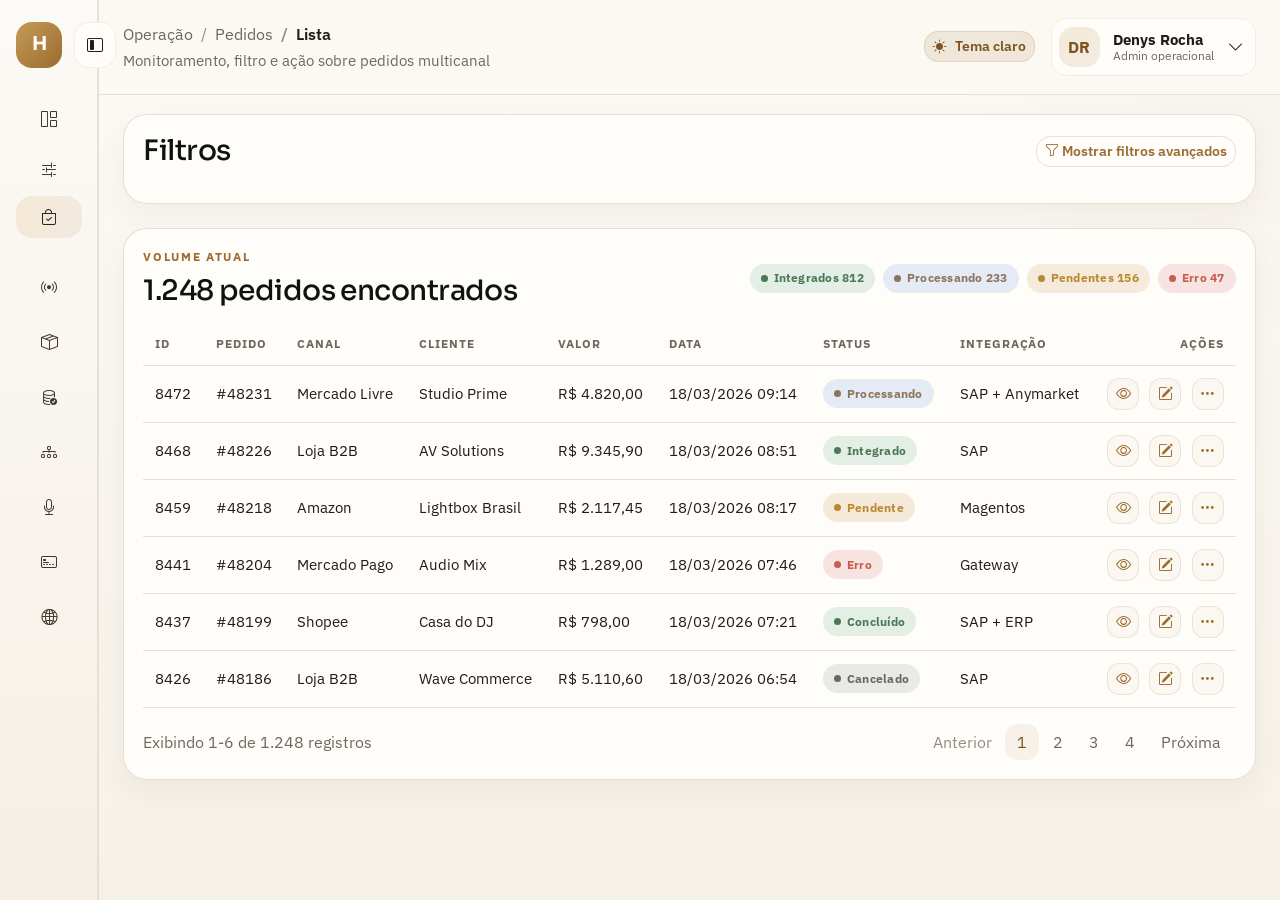
==== commit 54196d9e: "add index.html" ====
--- a/pedidos-lista.html
+++ b/pedidos-lista.html
@@ -130,12 +130,6 @@
               Tema claro
             </button>
 
-            <label class="topbar-search">
-              <i class="bi bi-search"></i>
-              <input type="search" placeholder="Buscar pedido, cliente ou módulo" data-global-search>
-              <span class="search-shortcut">/</span>
-            </label>
-
             <div class="hub-user-menu" data-user-menu>
               <button class="user-menu-trigger" type="button" data-user-menu-toggle aria-expanded="false">
                 <span class="user-avatar">DR</span>
